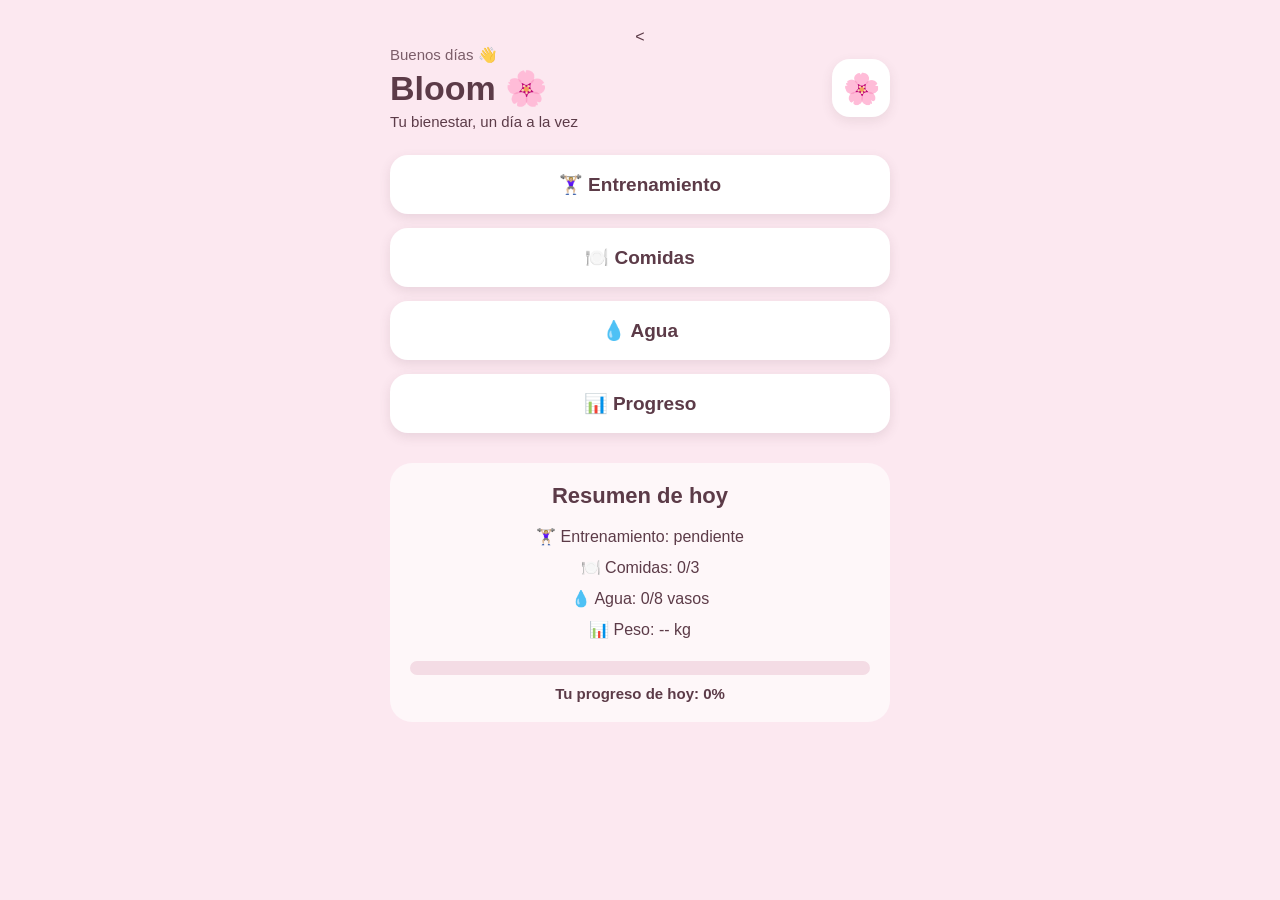
==== index.html @ 609b6751 "Add files via upload" ====
<!DOCTYPE html>
<html lang="es">
<head>
    <meta charset="UTF-8">
    <meta name="viewport" content="width=device-width, initial-scale=1.0">
    <title>Bloom 🌸</title>
    <link rel="stylesheet" href="style.css">
    <link rel="manifest" href="manifest.json">
<meta name="theme-color" content="#d98eaa">
    <script src="app.js"></script>
</head>

<body>

    <main class="app">
        <<div class="home-header">
    <div>
        <p class="welcome">Buenos días 👋</p>
        <h1>Bloom 🌸</h1>
        <p class="subtitle">Tu bienestar, un día a la vez</p>
    </div>

    <div class="bloom-icon">
        🌸
    </div>
</div>

        <div class="menu">
            <button onclick="location.href='entrenamiento.html'">
    🏋🏼‍♀️ Entrenamiento
</button>
            <button onclick="location.href='alimentacion.html'">
    🍽️ Comidas
</button>
            <button onclick="location.href='agua.html'">
    💧 Agua
</button>
            <button onclick="location.href='progreso.html'">
    📊 Progreso
</button>
        </div>

        <section class="summary">
            <h2>Resumen de hoy</h2>

            <p id="entrenamientoResumen">🏋🏼‍♀️ Entrenamiento: pendiente</p>
            <p>🍽️ Comidas: 0/3</p>
            <p id="aguaResumen">💧 Agua: 0/8 vasos</p>
            <p id="pesoResumen">📊 Peso: -- kg</p>
            <div class="daily-progress">
    <div class="progress-bar">
        <div id="progressFill"></div>
    </div>

    <p id="progressText">Tu progreso de hoy: 0%</p>
</div>
        </section>
    </main>
<script>
    const vasosBebidos = JSON.parse(
        localStorage.getItem("vasosBebidos") || "[]"
    );

    document.getElementById("aguaResumen").textContent =
        `💧 Agua: ${vasosBebidos.length}/8 vasos`;
</script>
<script>
    const registrosPeso = JSON.parse(
        localStorage.getItem("historialPeso") || "[]"
    );

    const pesoResumen = document.getElementById("pesoResumen");

    if (registrosPeso.length > 0) {
        const ultimoRegistro = registrosPeso[registrosPeso.length - 1];

        pesoResumen.textContent =
            `📊 Peso: ${ultimoRegistro.peso} kg`;
    }
</script>
<script>
    const sesiones = [
        "sesionACompletada",
        "sesionBCompletada",
        "sesionCCompletada",
        "sesionDCompletada",
        "sesionECompletada"
    ];

    const sesionesCompletadas = sesiones.filter(
        sesion => localStorage.getItem(sesion) === "true"
    ).length;

    const entrenamientoResumen =
        document.getElementById("entrenamientoResumen");

    if (sesionesCompletadas > 0) {
        entrenamientoResumen.textContent =
            `🏋🏼‍♀️ Entrenamiento: ${sesionesCompletadas}/5 sesiones completadas`;
    }
</script>
<script>
    const vasosBebidos = JSON.parse(
        localStorage.getItem("vasosBebidos") || "[]"
    );

    const aguaResumen = document.getElementById("aguaResumen");

    aguaResumen.textContent =
        `💧 Agua: ${vasosBebidos.length}/8 vasos`;
</script>
<script>
    const sesionesProgreso = [
        "sesionACompletada",
        "sesionBCompletada",
        "sesionCCompletada",
        "sesionDCompletada",
        "sesionECompletada"
    ];

    const entrenamientoHecho = sesionesProgreso.some(
        sesion => localStorage.getItem(sesion) === "true"
    );

    const vasosProgreso = JSON.parse(
        localStorage.getItem("vasosBebidos") || "[]"
    );

    const aguaHecha = vasosProgreso.length >= 8;

    const pesosProgreso = JSON.parse(
        localStorage.getItem("historialPeso") || "[]"
    );

    const pesoHecho = pesosProgreso.length > 0;

    let progreso = 0;

    if (entrenamientoHecho) progreso += 33;
    if (aguaHecha) progreso += 33;
    if (pesoHecho) progreso += 34;

    document.getElementById("progressFill").style.width =
        progreso + "%";

    document.getElementById("progressText").textContent =
        `Tu progreso de hoy: ${progreso}%`;
</script>

</body>
</html>
---- style.css ----
body {
    margin: 0;
    font-family: Arial, sans-serif;
    background: #fce8f0;
    color: #5c3b48;
    text-align: center;
}

.app {
    max-width: 500px;
    margin: 0 auto;
    padding: 28px 20px 40px;
}

h1 {
    font-size: 32px;
    margin: 10px 0 6px;
}

.subtitle {
    font-size: 20px;
    margin: 0 0 28px;
}

.menu {
    display: flex;
    flex-direction: column;
    gap: 14px;
}

.menu button {
    width: 100%;
    padding: 18px;
    border: none;
    border-radius: 18px;
    background: white;
    color: #5c3b48;
    font-size: 19px;
    font-weight: bold;
    box-shadow: 0 4px 12px rgba(92, 59, 72, 0.12);
    cursor: pointer;
    transition: transform 0.15s ease, box-shadow 0.15s ease;
}

.menu button:hover {
    transform: translateY(-2px);
    box-shadow: 0 6px 16px rgba(92, 59, 72, 0.16);
}

.menu button:active {
    transform: scale(0.98);
}

.summary {
    margin-top: 30px;
    padding: 20px;
    background: rgba(255, 255, 255, 0.65);
    border-radius: 22px;
}

.summary h2 {
    margin-top: 0;
    font-size: 22px;
}

.summary p {
    font-size: 16px;
    margin: 12px 0;
}
.workout-section {
    margin-top: 28px;
    padding: 20px;
    background: rgba(255, 255, 255, 0.65);
    border-radius: 22px;
}

.workout-section h2 {
    margin-top: 0;
    font-size: 22px;
}

.exercise {
    background: white;
    border-radius: 18px;
    padding: 16px;
    margin-top: 12px;
    text-align: left;
    box-shadow: 0 3px 10px rgba(92, 59, 72, 0.08);
}

.exercise h3 {
    margin: 0 0 7px;
    font-size: 18px;
}

.exercise p {
    margin: 4px 0;
    font-size: 15px;
}

.exercise .technique {
    margin-top: 10px;
    line-height: 1.5;
    font-size: 14px;
}

.completion {
    display: flex;
    align-items: center;
    justify-content: center;
    gap: 10px;
    margin: 28px 0 16px;
    padding: 17px;
    background: white;
    border-radius: 18px;
    font-size: 18px;
    font-weight: bold;
    box-shadow: 0 4px 12px rgba(92, 59, 72, 0.1);
}

.completion input {
    width: 22px;
    height: 22px;
    accent-color: #d98eaa;
}

.back-button {
    width: 100%;
    padding: 15px;
    margin-top: 10px;
    border: none;
    border-radius: 16px;
    background: rgba(255, 255, 255, 0.8);
    color: #5c3b48;
    font-size: 16px;
    font-weight: bold;
    cursor: pointer;
}
/* 🍽️ Alimentación */

.day-selector {
    display: grid;
    grid-template-columns: repeat(2, 1fr);
    gap: 10px;
    margin: 20px 0;
}

.day-selector button {
    border: none;
    padding: 12px 8px;
    border-radius: 14px;
    background: white;
    color: #5c3b48;
    font-size: 15px;
    font-weight: bold;
    box-shadow: 0 3px 9px rgba(92, 59, 72, 0.08);
    cursor: pointer;
}

.day-selector button:active {
    transform: scale(0.97);
}

.day-content {
    margin-top: 20px;
}

.day-content h2 {
    font-size: 24px;
    margin-bottom: 16px;
}

.meal {
    background: white;
    border-radius: 20px;
    padding: 18px;
    margin-bottom: 16px;
    text-align: left;
    box-shadow: 0 4px 12px rgba(92, 59, 72, 0.08);
}

.meal h3 {
    margin: 0 0 12px;
    font-size: 20px;
}

.meal p {
    margin: 7px 0;
    font-size: 15px;
    line-height: 1.45;
}
/* 💧 Agua */

.water-card {
    margin-top: 25px;
    padding: 24px 18px;
    background: rgba(255, 255, 255, 0.65);
    border-radius: 24px;
}

.water-counter {
    font-size: 22px;
    font-weight: bold;
    margin: 0 0 22px;
}

.water-glasses {
    display: grid;
    grid-template-columns: repeat(4, 1fr);
    gap: 16px;
    justify-items: center;
}

.water-glass {
    width: 64px;
    height: 78px;
    border: 3px solid #d98eaa;
    border-radius: 8px 8px 16px 16px;
    background: linear-gradient(to top, transparent 0%);
    font-size: 0;
    cursor: pointer;
    position: relative;
    overflow: hidden;
    transition: transform 0.15s ease;
}

.water-glass::after {
    content: "";
    position: absolute;
    left: 0;
    right: 0;
    bottom: 0;
    height: 0%;
    background: #b9e7f5;
    transition: height 0.3s ease;
}

.water-glass.filled::after {
    height: 78%;
}

.water-glass:active {
    transform: scale(0.94);
}
/* 📊 Progreso */

.progress-card {
    margin-top: 20px;
    padding: 20px;
    background: rgba(255, 255, 255, 0.65);
    border-radius: 22px;
    box-shadow: 0 4px 12px rgba(92, 59, 72, 0.08);
}

.progress-card h2 {
    margin-top: 0;
    font-size: 21px;
}

#pesoInput,
#cinturaInput,
#caderaInput,
#musloInput {
    width: 100%;
    box-sizing: border-box;
    padding: 14px;
    margin-bottom: 10px;
    border: 2px solid #f0c4d4;
    border-radius: 14px;
    background: white;
    color: #5c3b48;
    font-size: 17px;
    outline: none;
}

#pesoInput:focus,
#cinturaInput:focus,
#caderaInput:focus,
#musloInput:focus {
    border-color: #d98eaa;
}

.save-button {
    width: 100%;
    margin-top: 12px;
    padding: 15px;
    border: none;
    border-radius: 16px;
    background: #d98eaa;
    color: white;
    font-size: 17px;
    font-weight: bold;
    cursor: pointer;
}

.save-button:active {
    transform: scale(0.98);
}

.weight-entry {
    display: flex;
    justify-content: space-between;
    align-items: center;
    padding: 13px 0;
    border-bottom: 1px solid #f1dce5;
    font-size: 15px;
}

.weight-entry:last-child {
    border-bottom: none;
}

.weight-entry strong {
    font-size: 17px;
}
/* 🌸 Progreso diario */

.daily-progress {
    margin-top: 22px;
}

.progress-bar {
    width: 100%;
    height: 14px;
    background: #f4dce5;
    border-radius: 999px;
    overflow: hidden;
}

#progressFill {
    width: 0%;
    height: 100%;
    background: #d98eaa;
    border-radius: 999px;
    transition: width 0.4s ease;
}

#progressText {
    margin: 10px 0 0;
    font-size: 15px;
    font-weight: bold;
}
/* 📈 Gráficas */

.chart-button {
    width: 100%;
    margin-top: 12px;
    padding: 15px;
    border: none;
    border-radius: 16px;
    background: white;
    color: #5c3b48;
    font-size: 17px;
    font-weight: bold;
    box-shadow: 0 4px 12px rgba(92, 59, 72, 0.08);
    cursor: pointer;
}

.chart-button:active {
    transform: scale(0.98);
}

.chart-selector {
    display: grid;
    grid-template-columns: repeat(2, 1fr);
    gap: 10px;
}

.chart-selector button {
    border: none;
    padding: 13px 8px;
    border-radius: 14px;
    background: white;
    color: #5c3b48;
    font-size: 15px;
    font-weight: bold;
    box-shadow: 0 3px 9px rgba(92, 59, 72, 0.08);
    cursor: pointer;
}

.chart-selector button:active {
    transform: scale(0.97);
}

.chart-card {
    margin-top: 20px;
    padding: 20px;
    background: rgba(255, 255, 255, 0.65);
    border-radius: 22px;
    box-shadow: 0 4px 12px rgba(92, 59, 72, 0.08);
}

.chart-card h2 {
    margin-top: 0;
    font-size: 21px;
}

.chart-container {
    position: relative;
    width: 100%;
    height: 280px;
}

.no-data {
    display: none;
    font-size: 15px;
    line-height: 1.5;
}
/* 🏠 Inicio Bloom */

.home-header {
    display: flex;
    justify-content: space-between;
    align-items: center;
    text-align: left;
    margin-bottom: 25px;
}

.welcome {
    margin: 0 0 4px;
    font-size: 15px;
    opacity: 0.8;
}

.home-header h1 {
    margin: 0;
    font-size: 34px;
}

.home-header .subtitle {
    margin: 5px 0 0;
    font-size: 15px;
}

.bloom-icon {
    width: 58px;
    height: 58px;
    display: flex;
    align-items: center;
    justify-content: center;
    background: white;
    border-radius: 18px;
    font-size: 30px;
    box-shadow: 0 4px 12px rgba(92, 59, 72, 0.10);
}
/* 📱 Navegación inferior */

.bottom-nav {
    position: fixed;
    bottom: 0;
    left: 50%;
    transform: translateX(-50%);
    width: min(500px, 100%);
    box-sizing: border-box;

    display: grid;
    grid-template-columns: repeat(5, 1fr);
    gap: 4px;

    padding: 10px 8px 12px;

    background: rgba(255, 255, 255, 0.96);
    border-top: 1px solid #f1dce5;
    box-shadow: 0 -4px 15px rgba(92, 59, 72, 0.08);

    z-index: 1000;
}

.bottom-nav button {
    border: none;
    background: transparent;
    color: #5c3b48;

    display: flex;
    flex-direction: column;
    align-items: center;
    gap: 4px;

    font-size: 20px;
    cursor: pointer;
}

.bottom-nav button span {
    font-size: 11px;
    font-weight: bold;
}

.bottom-nav button:active {
    transform: scale(0.94);
}

body {
    padding-bottom: 90px;
}
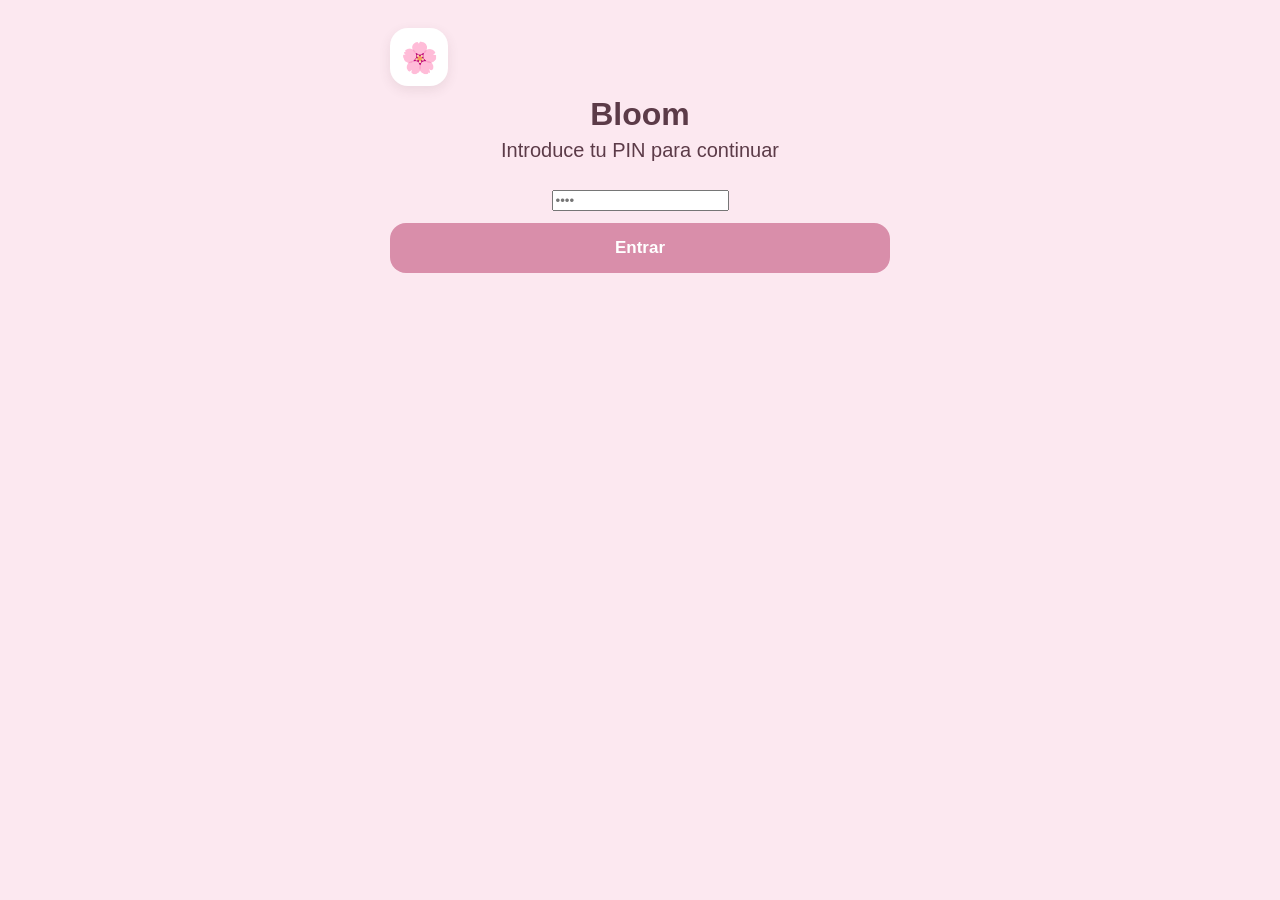
==== commit f71ca7cb: "Add files via upload" ====
--- a/index.html
+++ b/index.html
@@ -6,14 +6,15 @@
     <title>Bloom 🌸</title>
     <link rel="stylesheet" href="style.css">
     <link rel="manifest" href="manifest.json">
-<meta name="theme-color" content="#d98eaa">
+    <meta name="theme-color" content="#d98eaa">
+    <link rel="apple-touch-icon" href="icon-512.png">
     <script src="app.js"></script>
 </head>
 
 <body>
 
     <main class="app">
-        <<div class="home-header">
+<div class="home-header">
     <div>
         <p class="welcome">Buenos días 👋</p>
         <h1>Bloom 🌸</h1>
@@ -44,108 +45,46 @@
             <h2>Resumen de hoy</h2>
 
             <p id="entrenamientoResumen">🏋🏼‍♀️ Entrenamiento: pendiente</p>
-            <p>🍽️ Comidas: 0/3</p>
             <p id="aguaResumen">💧 Agua: 0/8 vasos</p>
             <p id="pesoResumen">📊 Peso: -- kg</p>
-            <div class="daily-progress">
-    <div class="progress-bar">
-        <div id="progressFill"></div>
-    </div>
-
-    <p id="progressText">Tu progreso de hoy: 0%</p>
-</div>
         </section>
     </main>
 <script>
-    const vasosBebidos = JSON.parse(
-        localStorage.getItem("vasosBebidos") || "[]"
-    );
+    const datosDiarios = obtenerDatosDiarios();
+
+    /* 🏋🏼‍♀️ Entrenamiento */
+
+    const sesionesCompletadas = datosDiarios.sesiones.length;
+
+    document.getElementById("entrenamientoResumen").textContent =
+        sesionesCompletadas > 0
+            ? `🏋🏼‍♀️ Entrenamiento: ${sesionesCompletadas}/5 sesiones completadas`
+            : "🏋🏼‍♀️ Entrenamiento: pendiente";
+
+
+    /* 💧 Agua */
+
+    const vasosBebidos = datosDiarios.vasos.length;
 
     document.getElementById("aguaResumen").textContent =
-        `💧 Agua: ${vasosBebidos.length}/8 vasos`;
-</script>
-<script>
+        `💧 Agua: ${vasosBebidos}/8 vasos`;
+
+
+    /* 📊 Último peso */
+
     const registrosPeso = JSON.parse(
-        localStorage.getItem("historialPeso") || "[]"
+        localStorage.getItem("historialMedidas") || "[]"
     );
 
     const pesoResumen = document.getElementById("pesoResumen");
 
     if (registrosPeso.length > 0) {
-        const ultimoRegistro = registrosPeso[registrosPeso.length - 1];
+        const ultimoRegistro =
+            registrosPeso[registrosPeso.length - 1];
 
         pesoResumen.textContent =
             `📊 Peso: ${ultimoRegistro.peso} kg`;
     }
 </script>
-<script>
-    const sesiones = [
-        "sesionACompletada",
-        "sesionBCompletada",
-        "sesionCCompletada",
-        "sesionDCompletada",
-        "sesionECompletada"
-    ];
-
-    const sesionesCompletadas = sesiones.filter(
-        sesion => localStorage.getItem(sesion) === "true"
-    ).length;
-
-    const entrenamientoResumen =
-        document.getElementById("entrenamientoResumen");
-
-    if (sesionesCompletadas > 0) {
-        entrenamientoResumen.textContent =
-            `🏋🏼‍♀️ Entrenamiento: ${sesionesCompletadas}/5 sesiones completadas`;
-    }
-</script>
-<script>
-    const vasosBebidos = JSON.parse(
-        localStorage.getItem("vasosBebidos") || "[]"
-    );
-
-    const aguaResumen = document.getElementById("aguaResumen");
-
-    aguaResumen.textContent =
-        `💧 Agua: ${vasosBebidos.length}/8 vasos`;
-</script>
-<script>
-    const sesionesProgreso = [
-        "sesionACompletada",
-        "sesionBCompletada",
-        "sesionCCompletada",
-        "sesionDCompletada",
-        "sesionECompletada"
-    ];
-
-    const entrenamientoHecho = sesionesProgreso.some(
-        sesion => localStorage.getItem(sesion) === "true"
-    );
-
-    const vasosProgreso = JSON.parse(
-        localStorage.getItem("vasosBebidos") || "[]"
-    );
-
-    const aguaHecha = vasosProgreso.length >= 8;
-
-    const pesosProgreso = JSON.parse(
-        localStorage.getItem("historialPeso") || "[]"
-    );
-
-    const pesoHecho = pesosProgreso.length > 0;
-
-    let progreso = 0;
-
-    if (entrenamientoHecho) progreso += 33;
-    if (aguaHecha) progreso += 33;
-    if (pesoHecho) progreso += 34;
-
-    document.getElementById("progressFill").style.width =
-        progreso + "%";
-
-    document.getElementById("progressText").textContent =
-        `Tu progreso de hoy: ${progreso}%`;
-</script>
-
 </body>
 </html>
